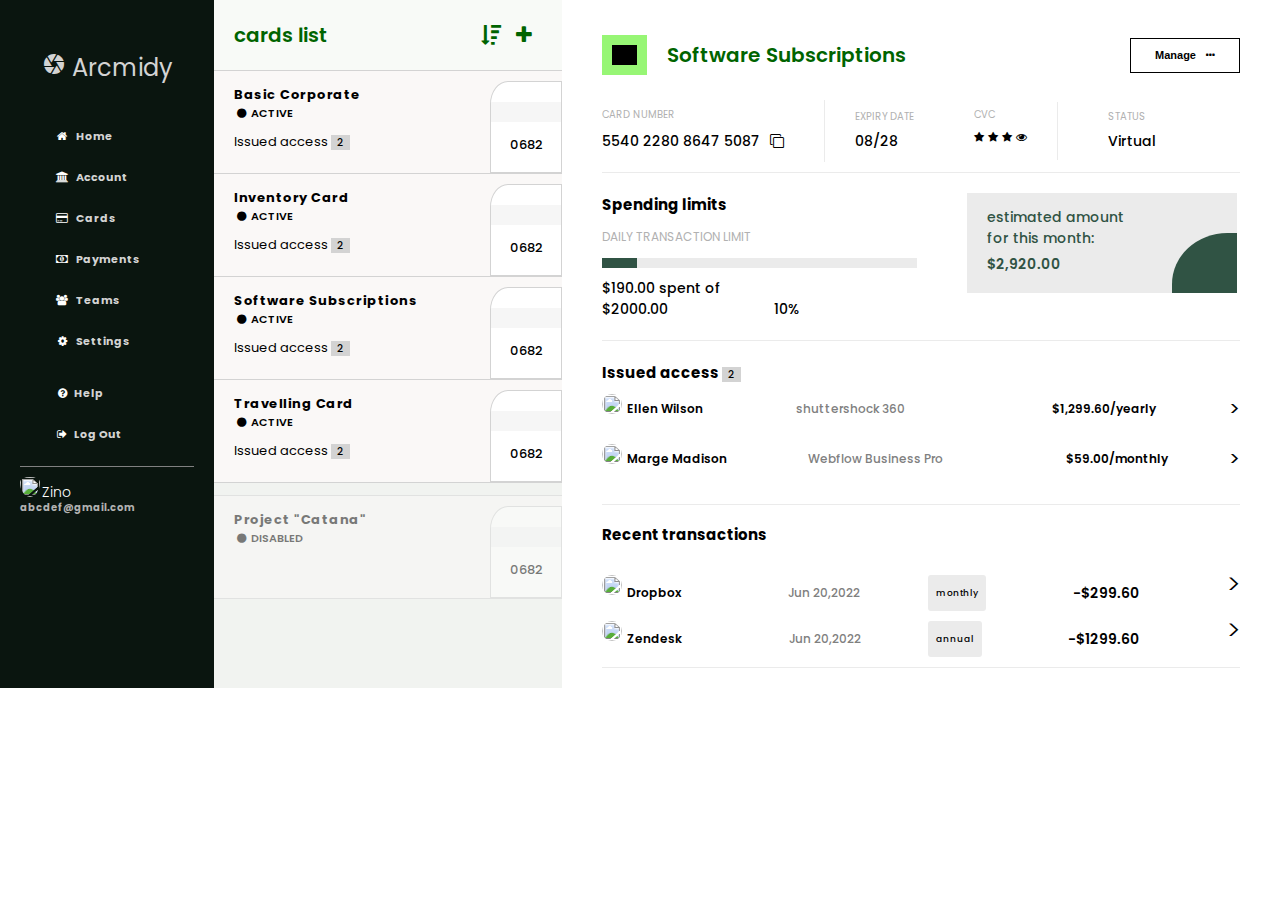
==== index.html @ c23344f0 "Update and rename bank.html to index.html" ====
<!DOCTYPE html>
<html lang="en">
<head>
    <meta charset="UTF-8">
    <meta name="viewport" content="width=device-width, initial-scale=1.0">
    <link rel="preconnect" href="https://fonts.googleapis.com">
    <link rel="preconnect" href="https://fonts.gstatic.com" crossorigin>
    <link
        href="https://fonts.googleapis.com/css2?family=Poppins:ital,wght@0,100;0,200;0,300;0,400;0,500;0,600;0,700;0,800;1,100&display=swap"
        rel="stylesheet">
    <link 
        href="https://fonts.googleapis.com/icon?family=Material+Icons" 
        rel="stylesheet">
    <link rel="stylesheet" href="https://cdnjs.cloudflare.com/ajax/libs/font-awesome/4.7.0/css/font-awesome.min.css">
    <link rel="stylesheet" href="bank copy.css">
    <title>Bank</title>
</head>
<body>
    <div class="navside">
        <div class="arcmidy"><span class="material-icons">camera</span> arcmidy</div>
        <div class=" navall navtop">
            <ul class="navul">
                <li><a href="#"><i class="fa fa-home fa-fw" aria-hidden="true"></i> Home</a></li>
                <li><a href="#"><i class="fa fa-university fa-fw" aria-hidden="true"></i> Account</a></li>
                <li><a href="#"><i class="fa fa-credit-card fa-fw" aria-hidden="true"></i> Cards</a></li>
                <li><a href="#"><i class="fa fa-money fa-fw" aria-hidden="true"></i> Payments</a></li>
                <li><a href="#"><i class="fa fa-users fa-fw" aria-hidden="true"></i> Teams</a></li>
                <li><a href="#"><i class="fa fa-cog fa-fw" aria-hidden="true"></i> Settings</a></li>
            </ul>
        </div>
        <div class="navall navdown">
            <ul class="navul">
                <li><a href="#"><i class="fa fa-question-circle fa-fw" aria-hidden="true"></i>Help</a></li>
                <li><a href="#"><i class="fa fa-sign-out fa-fw" aria-hidden="true"></i>Log Out</a></li>
            </ul>
        </div>
        <div class="sdown">
            <img src="images/rose-165819_640.jpg" alt="">
            <span class="accname">Zino</span>
            <p class="accemail">abcdef@gmail.com</p>
        </div> 
    </div>

    <div class="cards">
        <ul class="cardul">
            <div class="cl">
                <div class="cltleft">cards list</div>
                <div class="cltright">
                    <span class="cicons"><a title="icons" href="#"><i class="fa fa-sort-amount-desc" aria-hidden="true"></i></a></span>
                    <span class="cicons"><a title="icons" href="#"><i class="fa fa-plus" aria-hidden="true"></i></a></span>
                </div>    
            </div>
            <li class="cardname">
                <div class="cleft">
                    <p class="cname">Basic Corporate</p>
                    <p class="state"> <i class="fa fa-circle fa-fw" aria-hidden="true"></i> Active</p>
                    <p class="issued" data-text="2">Issued access  </p>
                </div>
                <div class="cright">
                    <p class="cardno1"></p>
                    <p class="cardno2"> 0682</p>
                </div>
            </li>
            <li class="cardname">
                <div class="cleft">
                    <p class="cname">Inventory Card</p>
                    <p class="state"> <i class="fa fa-circle fa-fw" aria-hidden="true"></i> Active</p>
                    <p class="issued" data-text="2">Issued access </p>
                </div>
                <div class="cright">
                    <p class="cardno1"></p>
                    <p class="cardno2"> 0682</p>
                </div>
            </li>
            <li class="cardname">
                <div class="cleft">
                    <p class="cname">Software Subscriptions</p>
                    <p class="state"> <i class="fa fa-circle fa-fw" aria-hidden="true"></i> Active</p>
                    <p class="issued" data-text="2">Issued access </p>
                </div>
                <div class="cright">
                    <p class="cardno1"></p>
                    <p class="cardno2"> 0682</p>
                </div>
            </li>
            <li class="cardname seclast">
                <div class="cleft">
                    <p class="cname">Travelling Card</p>
                    <p class="state"> <i class="fa fa-circle fa-fw" aria-hidden="true"></i> Active</p>
                    <p class="issued" data-text="2">Issued access </p>
                </div>
                <div class="cright">
                    <p class="cardno1"></p>
                    <p class="cardno2"> 0682</p>
                </div>
            </li>
            <li class="cardname last">
                <div class="cleft">
                    <p class="cname">Project "Catana"</p>
                    <p class="state"> <i class="fa fa-circle fa-fw" aria-hidden="true"></i> Disabled</p>
                </div>
                <div class="cright">
                    <p class="cardno1"></p>
                    <p class="cardno2"> 0682</p>
                </div>
            </li>
        </ul>
    </div>
    <div class="info">
        <div class="softs">
            <div class="softs1"></div>
            <div class="softs2">Software Subscriptions</div>
            <button type="button">Manage<span class="sicon"><i class="fa fa-ellipsis-h" aria-hidden="true"></i></span></button>
        </div>
        <div class="box first">
            <div class="fl">
                <p class="sstop">CARD NUMBER</p>
                <p class="ssbottom">5540 2280 8647 5087<span class="cnicon"><i class="fa fa-clone" aria-hidden="true"></i></span></p>
            </div>
            <div class="fc1">
                <p class="sstop">EXPIRY DATE</p>
                <p class="ssbottom">08/28</p>
            </div>
            <div class="fc2">  
                <p class="sstop">CVC</p>
                <p><i class="fa fa-star ssbottom" aria-hidden="true"></i>
                    <i class="fa fa-star ssbottom" aria-hidden="true"></i>
                    <i class="fa fa-star ssbottom" aria-hidden="true"></i>
                    <i class="fa fa-eye" aria-hidden="true"></i></p>
            </div>
            <div class="fr">
                <p class="sstop">STATUS</p>
                <p class="ssbottom">Virtual</p>
            </div>
        </div>
        <div class="box second">
            <div class="left">
                <div class="heading">Spending limits</div>
                <p class="sstop dtl">DAILY TRANSACTION LIMIT</p>
                <div class="rate"></div>
                <span class="ssbottom spent">$190.00 spent of $2000.00<span class="ssbottom br">10%</span></span>
            </div>
            <div class="right">
                <div class="child">
                    <p class="est1">estimated amount <br> for this month:</p>
                    <p class="est2">$2,920.00</p>
                    <div class="curve"></div>
                </div>
            </div>
        </div>
        <div class="box three">
            <div class="heading heading2" data-text="2">Issued access </div>
            <div class="access">
                <img src="images/rose-165819_640.jpg" alt="">
                <span class="transname">Ellen Wilson</span>
                <span class="date">shuttershock 360</span>
                <span class="bal">$1,299.60/yearly</span>
                <span class="forward">></span>
            </div>
            <div class="access">
                <img src="images/rose-165819_640.jpg" alt="">
                <span class="transname">Marge Madison</span>
                <span class="date">Webflow Business Pro</span>
                <span class="bal">$59.00/monthly</span>
                <span class="forward">></span>
            </div>
        </div>
        <div class="box four">
            <div class="heading3">Recent transactions</div>
            <div class="trans">
                <img src="images/rose-165819_640.jpg" alt="">
                <span class="transname">Dropbox</span>
                <span class="date date1">Jun 20,2022</span>
                <span class="year">monthly</span>
                <span class="bal2">-$299.60</span>
                <span class="forward2">></span>
            </div>
            <div class="trans">
                <img src="images/rose-165819_640.jpg" alt="">
                <span class="transname">Zendesk</span>
                <span class="date date1">Jun 20,2022</span>
                <span class="year">annual</span>
                <span class="bal2">-$1299.60</span>
                <span class="forward2">></span>
            </div>
        </div>
    </div>
</body>
</html>
---- bank copy.css ----
body {
    display: flex;
    margin: 0;
    font-family: 'Poppins', sans-serif;
}

.navside {
    margin: 0;
    padding: 0 20px;
    width: 15%;
    height: 100%vh;
    background-color: #0a150f;
    color: white;
    font-size: 11px;
    font-weight: bold;
    overflow: hidden;
    /* position: fixed; */
}

.arcmidy{
    padding: 50px 0 20px 0;
    font-size: x-large;
    font-weight: 400;
    text-transform: capitalize;
    text-align: center;
    color: lightgrey;
}

a {
    text-decoration: none;
}

li{
    list-style: none;
}

.navul a {
    color: lightgray;
}

.navul .fa {
    color: white;
    padding-right: 5px;
}

.navul{
    padding: 0 20px;
}

.navul li{
    padding: 12px 15px 12px 15px;
}

.navdown{
    margin: 10px 0;
}

.sdown {
    line-height: 0.1;
    border-top: 1px solid grey;
}

.accname{
    font-size: 14px;
    font-weight: 300;
    text-align: center;
    padding-top: 0;
}

.sdown img{
    padding-top: 10px;
}

.accemail {
    font-size: 10px;
    color: #b1b1b1;
    /* text-align: center; */
}

img {
    width: 20px;
    height: 20px;
    border-radius: 50%;
}

.navul li:hover{
    padding: 10px 15px;
    background: #97f675;
    border-radius: 1%;
}
.navul li:hover a{
    color: black;
}
.navul li:hover .fa{
    color: black;
}

.cards{
    width: 30%;
    background: #f1f3f0;
    font-size: 13px;
    margin: 0;
    padding: 0;
}

.cardul{
    margin: 0;
    padding: 0;
}

.cl{
    display: flex;
    justify-content: space-between;
    background: #f8faf7;
}

.cltleft{
    font-size: 20px;
    font-weight: 600;
    color: darkgreen;
    padding: 20px;
}

.cicons{
    margin-right: 10px;
}

.cicons .fa{
    color: darkgreen;
    font-size: 20px;
}

.cltright{
    font-size: 20px;
    color: darkgreen;
    padding: 20px;
}

.cardname{
    display: flex;
    flex-wrap: wrap;
    justify-content: space-between;
    border-top: 0.1px solid lightgray;
    background: #faf8f7;
    pointer-events: all;
}

.cardname:hover{
    color: white;
    background: #1f332b;
}

.cardname:hover .issued::after {
    content: attr(data-text);
    background: #305344;
    border-right: 6px solid #305344;
    border-left: 6px solid #305344;
    font-weight: 500;
    font-size: 10.5px;
}

.cardname:hover .cright{
    background: #305344;
    border: #1f332b;
    width: 95px;
    height: 90px;
    transition: 0.2s;
}

.cardname:hover .cardno1{
    background-color: #668075;
    width: 95px;
    height: 20px;
}

.cleft{
    padding-top: 10px;
    padding-left: 20px;
}

.cname{
    font-weight: 650;
    letter-spacing: 0.5px;
    line-height: 1px;
}

.state{
    font-weight: 600;
    font-size: 11px;
    text-transform: uppercase;
    line-height: 1.5px;
}

.issued::after{
    content: attr(data-text);
    background: lightgrey;
    border-right: 6px solid lightgrey;
    border-left: 6px solid lightgrey;
    font-weight: 500;
    font-size: 10.5px;
}

.cright{
    margin-top: 10px;
    background: white;
    width: 70px;
    height: 90px;
    border: 0.5px solid lightgray;
    border-top-left-radius: 25%;
}

.cardno1{
    margin-top: 20px;
    width: 70px;
    height: 20px;
    background: #f6f6f6;
}

.cardno2{
    font-weight: 500;
    text-align: center;
}

.seclast{
    border-bottom: 0.1px solid lightgray;
}

.last{
    margin-top: 12px;
    border-bottom: 0.1px solid lightgray;
    opacity: 0.5;
    pointer-events: none;
}

.info{
    width: 55%;
    background: white;
    padding: 20px 40px;
}

.softs{
    display: flex;
    /* border: 1px solid black; */
    flex-direction: row;
    /* justify-content: space-evenly; */
    
}

.softs1{
    width: 25px;
    height: 20px;
    background: black;
    border: 10px solid #97f675;
    /* justify-content: center; */
    align-self: center;
    /* margin-left: 20px; */
}

.softs2{
    display: flex;
    font-size: 20px;
    font-weight: 600;
    color: darkgreen;
    padding: 20px;
    /* justify-self: center; */
    align-self: center;
}

button{
    /* justify-self: flex-end; */
    align-self: center;
    margin-left: auto;
    width: 110px;
    height: 35px;
    background: white;
    border: 1px solid black;
    font-weight: 600;
    font-size: 11px;
    text-align: center;
}

button:hover{
    background: #0a150f;
    color: white;
}

.sicon{
    padding-left: 10px;
}

.box{
    display: flex;
    flex-direction: row;
    /* border: 1px solid black; */
}

.first{
    border-bottom: 1px solid #ebebeb;
    line-height: 10px;
    padding: 10px 0;
}

.fl{
    align-self: center;
    justify-self: start;
    padding-right: 40px;
    border-right: 1px solid #ebebeb;
}

.sstop{
    color: #b1b1b1;
    font-size: 10px;
    font-weight: 400;
}

.ssbottom{
    font-size: 14px;
    font-weight: 500;
}

.cnicon{
    padding-left: 10px;
}

.fc1{
    padding: 0 30px;
    align-self: center;
}
.fc2{
    line-height: 2px;
    padding: 0 30px;
    align-self: center;
}

.fc2 .fa{
    font-size: 11px;
}

.fr{
    padding-left: 50px;
    align-self: center;
    border-left: 1px solid #ebebeb;
}

.second{
    border-bottom: 1px solid #ebebeb;
    width: 100%;
    padding: 20px 0;
    display: flex;
    /* flex-direction: column; */
}

.left{
    width: 50%;
    display: flex;
    flex-direction: column;
    flex-wrap: wrap;
}

.dtl{
    font-size: 12px;
}

.heading{
    font-size: 15px;
    font-weight: bold;
}

.rate{
    height: 10px;
    width: 280px;
    background: #ebebeb;
    border-left: 35px solid #305344;
}

.spent{
    padding-top: 10px;
}
.br{
    padding-left: 106px;
}

.right{
    width: 50%;
    padding-left: 50px;
}

.child{
    display: flex;
    flex-direction: column;
    width: 250px;
    height: 100px;
    background: #ebebeb;
    /* border: 1px solid black; */
    padding-left: 20px;
    position: relative;
}

.est1{
    /* border: 1px solid black; */
    align-self: flex-start;
    justify-self: flex-start;
    font-size: 14px;
    font-weight: 500;
    color: #305344;
    margin-bottom: 0;
}

.est2{
    /* border: 1px solid black; */
    justify-self: flex-end;
    align-self: flex-start;
    font-size: 14px;
    font-weight: 600;
    color: #305344;
    margin-top: 5px;
}

.curve{
    align-self: flex-end;
    width: 65px;
    height: 60px;
    background: #305344;
    border-top-left-radius: 85%;
    position: absolute;
    bottom: 0;
}

.three{
    display: flex;
    flex-direction: column;
    border-bottom: 1px solid #ebebeb;
    padding: 20px 0;
}

.heading2::after {
    content: attr(data-text);
    background: lightgrey;
    border-right: 6px solid lightgrey;
    border-left: 6px solid lightgrey;
    font-weight: 500;
    font-size: 10.5px;
}

.access{
    display: flex;
    padding: 10px 0;
    /* border: 1px solid black; */
}

.transname img{
    align-self: center;
}

.transname{
    align-self: center;
    /* justify-self: flex-start; */
    font-size: 12px;
    font-weight: 600;
    padding: 0 20px 0 5px;
    /* margin: auto; */
}

.date{
    align-self: center;
    justify-self: center;
    font-size: 12px;
    font-weight: 500;
    color: grey;
    padding: 0 20px;
    margin: auto;
}

.bal{
    align-self: center;
    justify-self: flex-end;
    font-size: 12px;
    font-weight: 600;
    padding: 0 20px;
    margin: auto;
}

.forward {
    font-size: 20px;
    font-weight: 400;
}

.four{
    display: flex;
    flex-direction: column;
    border-bottom: 1px solid #ebebeb;
    line-height: 20px;
    padding: 20px 0 10px 0;
}

.heading3{
    font-size: 15px;
    font-weight: bold;
    padding-bottom: 20px;
}

.trans{
    display: flex;
    padding: 10px 0 0 0;
    /* border: 1px solid black; */
}

.date1{
    padding-right: 0;
}

.year{
    padding: 8px;
    background: #ebebeb;
    color: black;
    font-size: 9px;
    font-weight: 500;
    border-radius: 3px;
}

.bal2{
    align-self: center;
    justify-self: flex-end;
    font-size: 14px;
    font-weight: 600;
    padding: 0 20px;
    margin: auto;
}

.forward2{
    font-size: 27px;
    font-weight: 300;
}
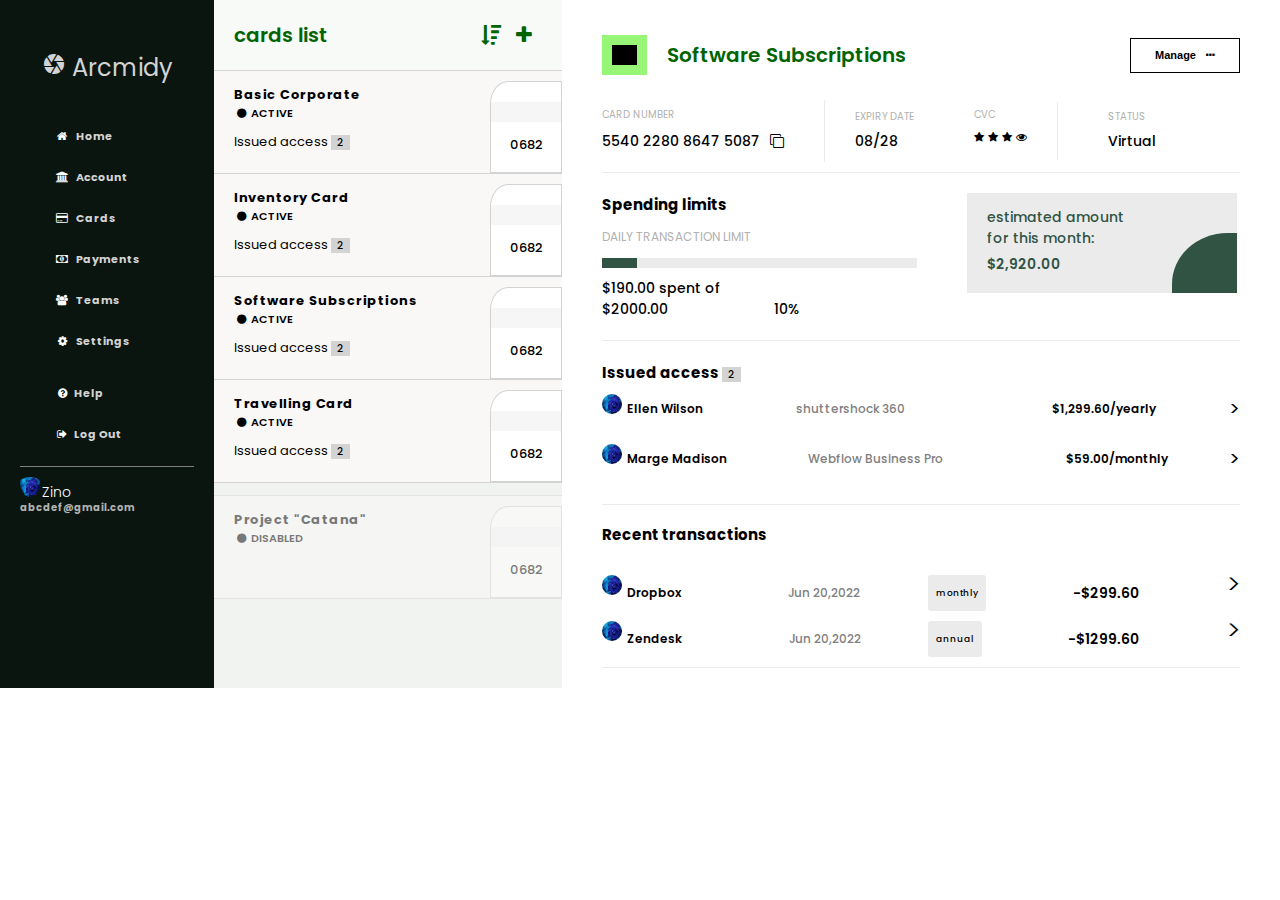
==== commit ea94cf5e: "Update index.html" ====
--- a/index.html
+++ b/index.html
@@ -12,7 +12,7 @@
         href="https://fonts.googleapis.com/icon?family=Material+Icons" 
         rel="stylesheet">
     <link rel="stylesheet" href="https://cdnjs.cloudflare.com/ajax/libs/font-awesome/4.7.0/css/font-awesome.min.css">
-    <link rel="stylesheet" href="bank copy.css">
+    <link rel="stylesheet" href="index.css">
     <title>Bank</title>
 </head>
 <body>
@@ -35,7 +35,7 @@
             </ul>
         </div>
         <div class="sdown">
-            <img src="images/rose-165819_640.jpg" alt="">
+            <img src="rose-165819_640.jpg" alt="">
             <span class="accname">Zino</span>
             <p class="accemail">abcdef@gmail.com</p>
         </div> 
@@ -151,14 +151,14 @@
         <div class="box three">
             <div class="heading heading2" data-text="2">Issued access </div>
             <div class="access">
-                <img src="images/rose-165819_640.jpg" alt="">
+                <img src="rose-165819_640.jpg" alt="">
                 <span class="transname">Ellen Wilson</span>
                 <span class="date">shuttershock 360</span>
                 <span class="bal">$1,299.60/yearly</span>
                 <span class="forward">></span>
             </div>
             <div class="access">
-                <img src="images/rose-165819_640.jpg" alt="">
+                <img src="rose-165819_640.jpg" alt="">
                 <span class="transname">Marge Madison</span>
                 <span class="date">Webflow Business Pro</span>
                 <span class="bal">$59.00/monthly</span>
@@ -168,7 +168,7 @@
         <div class="box four">
             <div class="heading3">Recent transactions</div>
             <div class="trans">
-                <img src="images/rose-165819_640.jpg" alt="">
+                <img src="rose-165819_640.jpg" alt="">
                 <span class="transname">Dropbox</span>
                 <span class="date date1">Jun 20,2022</span>
                 <span class="year">monthly</span>
@@ -176,7 +176,7 @@
                 <span class="forward2">></span>
             </div>
             <div class="trans">
-                <img src="images/rose-165819_640.jpg" alt="">
+                <img src="rose-165819_640.jpg" alt="">
                 <span class="transname">Zendesk</span>
                 <span class="date date1">Jun 20,2022</span>
                 <span class="year">annual</span>
--- a/index.css
+++ b/index.css
@@ -0,0 +1,533 @@
+body {
+    display: flex;
+    margin: 0;
+    font-family: 'Poppins', sans-serif;
+}
+
+.navside {
+    margin: 0;
+    padding: 0 20px;
+    width: 15%;
+    height: 100%vh;
+    background-color: #0a150f;
+    color: white;
+    font-size: 11px;
+    font-weight: bold;
+    overflow: hidden;
+    /* position: fixed; */
+}
+
+.arcmidy{
+    padding: 50px 0 20px 0;
+    font-size: x-large;
+    font-weight: 400;
+    text-transform: capitalize;
+    text-align: center;
+    color: lightgrey;
+}
+
+a {
+    text-decoration: none;
+}
+
+li{
+    list-style: none;
+}
+
+.navul a {
+    color: lightgray;
+}
+
+.navul .fa {
+    color: white;
+    padding-right: 5px;
+}
+
+.navul{
+    padding: 0 20px;
+}
+
+.navul li{
+    padding: 12px 15px 12px 15px;
+}
+
+.navdown{
+    margin: 10px 0;
+}
+
+.sdown {
+    line-height: 0.1;
+    border-top: 1px solid grey;
+}
+
+.accname{
+    font-size: 14px;
+    font-weight: 300;
+    text-align: center;
+    padding-top: 0;
+}
+
+.sdown img{
+    padding-top: 10px;
+}
+
+.accemail {
+    font-size: 10px;
+    color: #b1b1b1;
+    /* text-align: center; */
+}
+
+img {
+    width: 20px;
+    height: 20px;
+    border-radius: 50%;
+}
+
+.navul li:hover{
+    padding: 10px 15px;
+    background: #97f675;
+    border-radius: 1%;
+}
+.navul li:hover a{
+    color: black;
+}
+.navul li:hover .fa{
+    color: black;
+}
+
+.cards{
+    width: 30%;
+    background: #f1f3f0;
+    font-size: 13px;
+    margin: 0;
+    padding: 0;
+}
+
+.cardul{
+    margin: 0;
+    padding: 0;
+}
+
+.cl{
+    display: flex;
+    justify-content: space-between;
+    background: #f8faf7;
+}
+
+.cltleft{
+    font-size: 20px;
+    font-weight: 600;
+    color: darkgreen;
+    padding: 20px;
+}
+
+.cicons{
+    margin-right: 10px;
+}
+
+.cicons .fa{
+    color: darkgreen;
+    font-size: 20px;
+}
+
+.cltright{
+    font-size: 20px;
+    color: darkgreen;
+    padding: 20px;
+}
+
+.cardname{
+    display: flex;
+    flex-wrap: wrap;
+    justify-content: space-between;
+    border-top: 0.1px solid lightgray;
+    background: #faf8f7;
+    pointer-events: all;
+}
+
+.cardname:hover{
+    color: white;
+    background: #1f332b;
+}
+
+.cardname:hover .issued::after {
+    content: attr(data-text);
+    background: #305344;
+    border-right: 6px solid #305344;
+    border-left: 6px solid #305344;
+    font-weight: 500;
+    font-size: 10.5px;
+}
+
+.cardname:hover .cright{
+    background: #305344;
+    border: #1f332b;
+    width: 95px;
+    height: 90px;
+    transition: 0.2s;
+}
+
+.cardname:hover .cardno1{
+    background-color: #668075;
+    width: 95px;
+    height: 20px;
+}
+
+.cleft{
+    padding-top: 10px;
+    padding-left: 20px;
+}
+
+.cname{
+    font-weight: 650;
+    letter-spacing: 0.5px;
+    line-height: 1px;
+}
+
+.state{
+    font-weight: 600;
+    font-size: 11px;
+    text-transform: uppercase;
+    line-height: 1.5px;
+}
+
+.issued::after{
+    content: attr(data-text);
+    background: lightgrey;
+    border-right: 6px solid lightgrey;
+    border-left: 6px solid lightgrey;
+    font-weight: 500;
+    font-size: 10.5px;
+}
+
+.cright{
+    margin-top: 10px;
+    background: white;
+    width: 70px;
+    height: 90px;
+    border: 0.5px solid lightgray;
+    border-top-left-radius: 25%;
+}
+
+.cardno1{
+    margin-top: 20px;
+    width: 70px;
+    height: 20px;
+    background: #f6f6f6;
+}
+
+.cardno2{
+    font-weight: 500;
+    text-align: center;
+}
+
+.seclast{
+    border-bottom: 0.1px solid lightgray;
+}
+
+.last{
+    margin-top: 12px;
+    border-bottom: 0.1px solid lightgray;
+    opacity: 0.5;
+    pointer-events: none;
+}
+
+.info{
+    width: 55%;
+    background: white;
+    padding: 20px 40px;
+}
+
+.softs{
+    display: flex;
+    /* border: 1px solid black; */
+    flex-direction: row;
+    /* justify-content: space-evenly; */
+    
+}
+
+.softs1{
+    width: 25px;
+    height: 20px;
+    background: black;
+    border: 10px solid #97f675;
+    /* justify-content: center; */
+    align-self: center;
+    /* margin-left: 20px; */
+}
+
+.softs2{
+    display: flex;
+    font-size: 20px;
+    font-weight: 600;
+    color: darkgreen;
+    padding: 20px;
+    /* justify-self: center; */
+    align-self: center;
+}
+
+button{
+    /* justify-self: flex-end; */
+    align-self: center;
+    margin-left: auto;
+    width: 110px;
+    height: 35px;
+    background: white;
+    border: 1px solid black;
+    font-weight: 600;
+    font-size: 11px;
+    text-align: center;
+}
+
+button:hover{
+    background: #0a150f;
+    color: white;
+}
+
+.sicon{
+    padding-left: 10px;
+}
+
+.box{
+    display: flex;
+    flex-direction: row;
+    /* border: 1px solid black; */
+}
+
+.first{
+    border-bottom: 1px solid #ebebeb;
+    line-height: 10px;
+    padding: 10px 0;
+}
+
+.fl{
+    align-self: center;
+    justify-self: start;
+    padding-right: 40px;
+    border-right: 1px solid #ebebeb;
+}
+
+.sstop{
+    color: #b1b1b1;
+    font-size: 10px;
+    font-weight: 400;
+}
+
+.ssbottom{
+    font-size: 14px;
+    font-weight: 500;
+}
+
+.cnicon{
+    padding-left: 10px;
+}
+
+.fc1{
+    padding: 0 30px;
+    align-self: center;
+}
+.fc2{
+    line-height: 2px;
+    padding: 0 30px;
+    align-self: center;
+}
+
+.fc2 .fa{
+    font-size: 11px;
+}
+
+.fr{
+    padding-left: 50px;
+    align-self: center;
+    border-left: 1px solid #ebebeb;
+}
+
+.second{
+    border-bottom: 1px solid #ebebeb;
+    width: 100%;
+    padding: 20px 0;
+    display: flex;
+    /* flex-direction: column; */
+}
+
+.left{
+    width: 50%;
+    display: flex;
+    flex-direction: column;
+    flex-wrap: wrap;
+}
+
+.dtl{
+    font-size: 12px;
+}
+
+.heading{
+    font-size: 15px;
+    font-weight: bold;
+}
+
+.rate{
+    height: 10px;
+    width: 280px;
+    background: #ebebeb;
+    border-left: 35px solid #305344;
+}
+
+.spent{
+    padding-top: 10px;
+}
+.br{
+    padding-left: 106px;
+}
+
+.right{
+    width: 50%;
+    padding-left: 50px;
+}
+
+.child{
+    display: flex;
+    flex-direction: column;
+    width: 250px;
+    height: 100px;
+    background: #ebebeb;
+    /* border: 1px solid black; */
+    padding-left: 20px;
+    position: relative;
+}
+
+.est1{
+    /* border: 1px solid black; */
+    align-self: flex-start;
+    justify-self: flex-start;
+    font-size: 14px;
+    font-weight: 500;
+    color: #305344;
+    margin-bottom: 0;
+}
+
+.est2{
+    /* border: 1px solid black; */
+    justify-self: flex-end;
+    align-self: flex-start;
+    font-size: 14px;
+    font-weight: 600;
+    color: #305344;
+    margin-top: 5px;
+}
+
+.curve{
+    align-self: flex-end;
+    width: 65px;
+    height: 60px;
+    background: #305344;
+    border-top-left-radius: 85%;
+    position: absolute;
+    bottom: 0;
+}
+
+.three{
+    display: flex;
+    flex-direction: column;
+    border-bottom: 1px solid #ebebeb;
+    padding: 20px 0;
+}
+
+.heading2::after {
+    content: attr(data-text);
+    background: lightgrey;
+    border-right: 6px solid lightgrey;
+    border-left: 6px solid lightgrey;
+    font-weight: 500;
+    font-size: 10.5px;
+}
+
+.access{
+    display: flex;
+    padding: 10px 0;
+    /* border: 1px solid black; */
+}
+
+.transname img{
+    align-self: center;
+}
+
+.transname{
+    align-self: center;
+    /* justify-self: flex-start; */
+    font-size: 12px;
+    font-weight: 600;
+    padding: 0 20px 0 5px;
+    /* margin: auto; */
+}
+
+.date{
+    align-self: center;
+    justify-self: center;
+    font-size: 12px;
+    font-weight: 500;
+    color: grey;
+    padding: 0 20px;
+    margin: auto;
+}
+
+.bal{
+    align-self: center;
+    justify-self: flex-end;
+    font-size: 12px;
+    font-weight: 600;
+    padding: 0 20px;
+    margin: auto;
+}
+
+.forward {
+    font-size: 20px;
+    font-weight: 400;
+}
+
+.four{
+    display: flex;
+    flex-direction: column;
+    border-bottom: 1px solid #ebebeb;
+    line-height: 20px;
+    padding: 20px 0 10px 0;
+}
+
+.heading3{
+    font-size: 15px;
+    font-weight: bold;
+    padding-bottom: 20px;
+}
+
+.trans{
+    display: flex;
+    padding: 10px 0 0 0;
+    /* border: 1px solid black; */
+}
+
+.date1{
+    padding-right: 0;
+}
+
+.year{
+    padding: 8px;
+    background: #ebebeb;
+    color: black;
+    font-size: 9px;
+    font-weight: 500;
+    border-radius: 3px;
+}
+
+.bal2{
+    align-self: center;
+    justify-self: flex-end;
+    font-size: 14px;
+    font-weight: 600;
+    padding: 0 20px;
+    margin: auto;
+}
+
+.forward2{
+    font-size: 27px;
+    font-weight: 300;
+}
